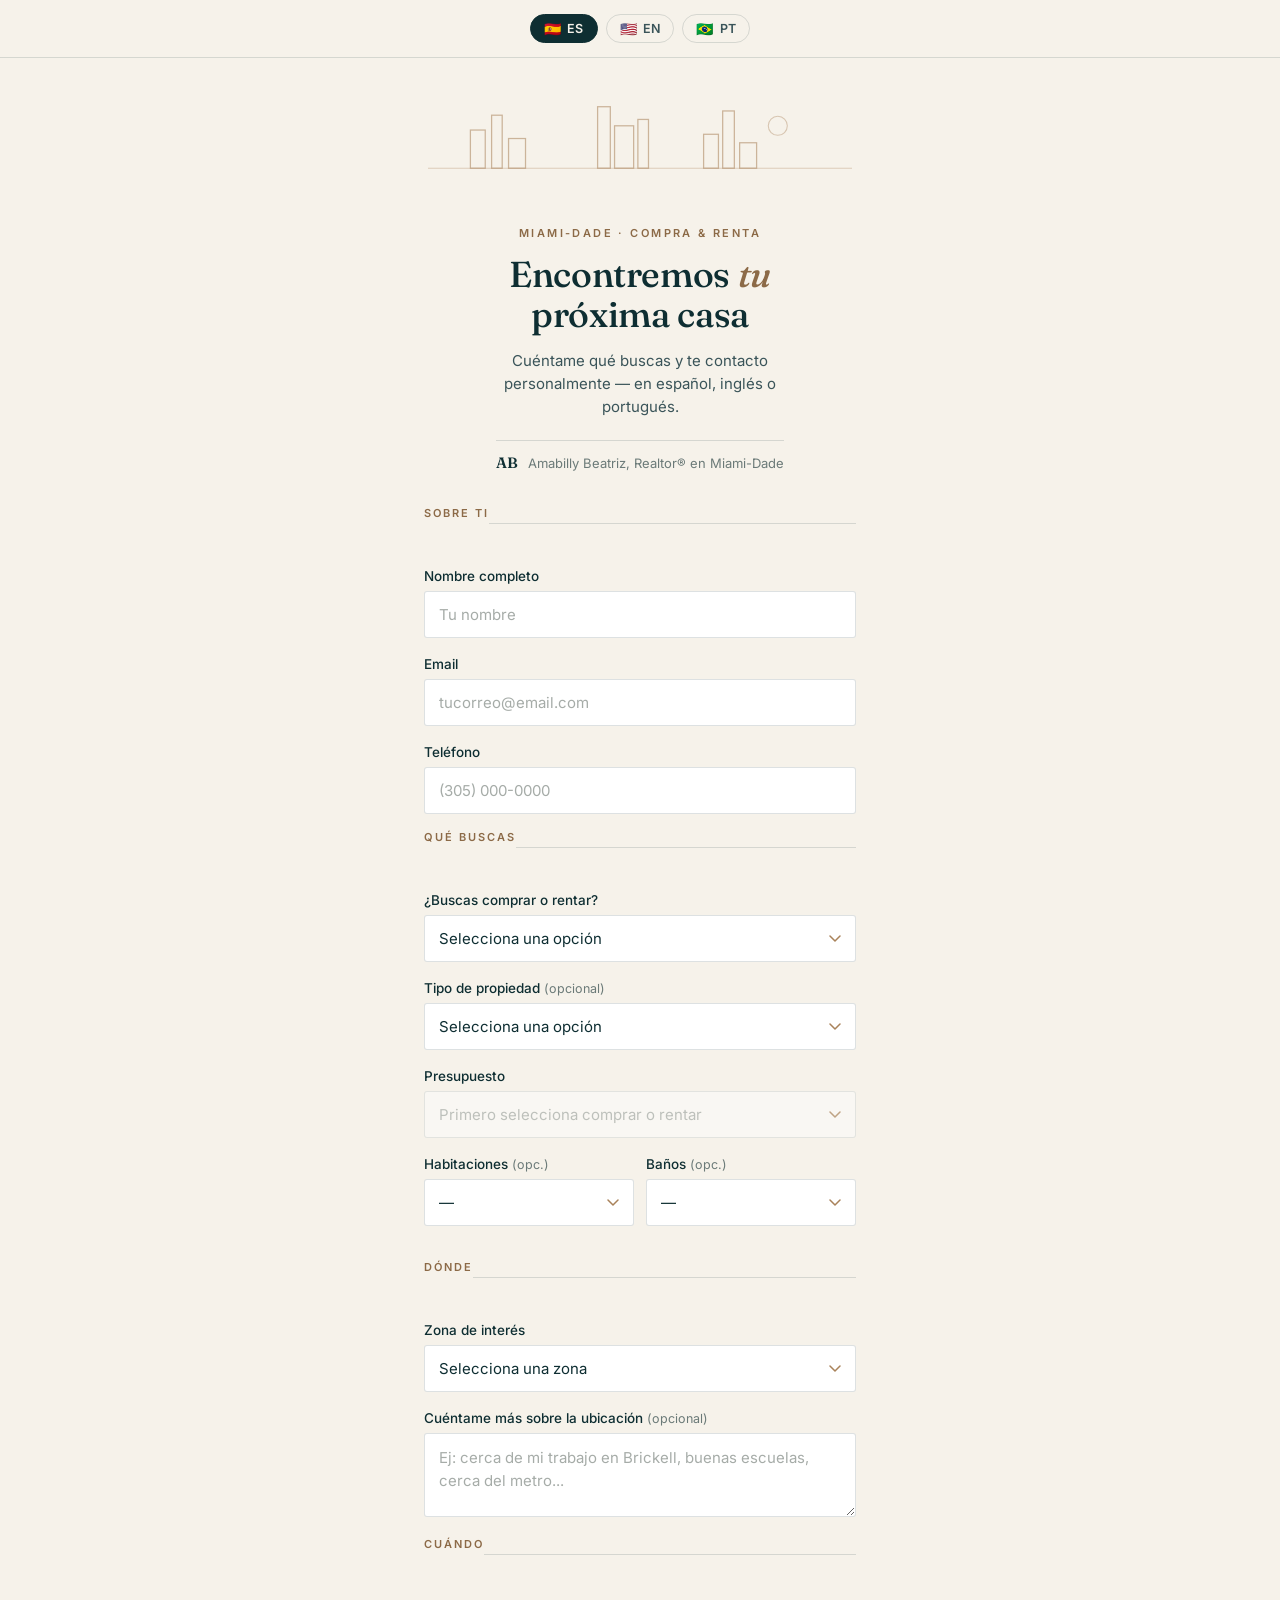
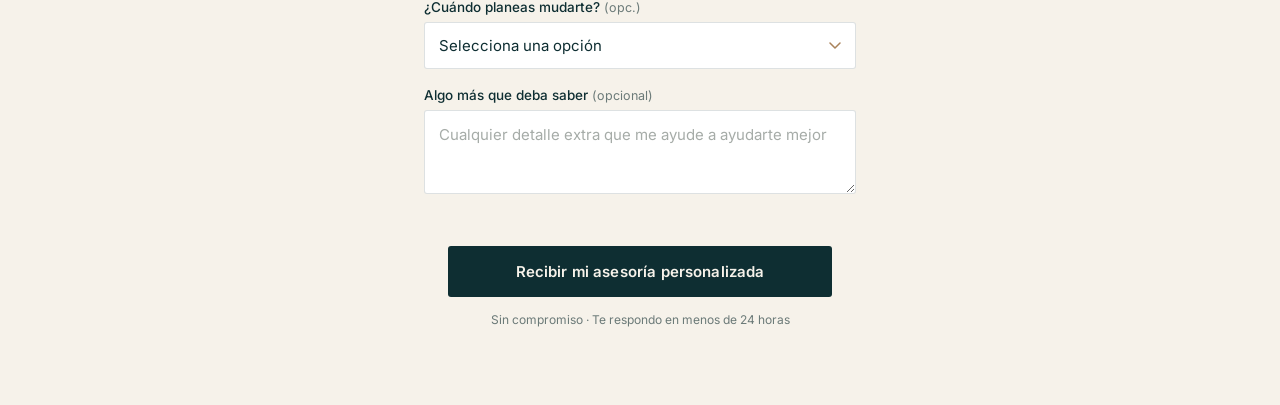
==== index.html @ 500cc130 "Add files via upload" ====
<!DOCTYPE html>
<html lang="es">
<head>
<meta charset="UTF-8">
<meta name="viewport" content="width=device-width, initial-scale=1.0">
<title>Encontremos tu próxima casa — Amabilly Beatriz</title>
<link rel="preconnect" href="https://fonts.googleapis.com">
<link rel="preconnect" href="https://fonts.gstatic.com" crossorigin>
<link href="https://fonts.googleapis.com/css2?family=Fraunces:ital,opsz,wght@0,9..144,300;0,9..144,500;0,9..144,600;1,9..144,500&family=Inter:wght@400;500;600&display=swap" rel="stylesheet">
<style>
  :root{
    --ink: #0E2E32;
    --ink-soft: #3A5459;
    --paper: #F6F2EA;
    --paper-raised: #FFFFFF;
    --brass: #A9825A;
    --brass-deep: #8C6A47;
    --sage: #7C8A73;
    --line: rgba(14,46,50,0.14);
    --text-muted: #6B7A78;
    --radius: 3px;
  }

  *{ box-sizing: border-box; }

  html,body{
    margin:0;
    padding:0;
    background: var(--paper);
    color: var(--ink);
    font-family: 'Inter', -apple-system, sans-serif;
    -webkit-font-smoothing: antialiased;
  }

  @media (prefers-reduced-motion: no-preference){
    .reveal{ animation: rise 0.7s ease-out both; }
    @keyframes rise{
      from{ opacity:0; transform: translateY(10px); }
      to{ opacity:1; transform: translateY(0); }
    }
  }

  .page{ max-width: 480px; margin: 0 auto; padding: 0 0 64px; }

  /* ---------- language switcher ---------- */
  .langbar{
    position: sticky;
    top: 0;
    z-index: 10;
    display: flex;
    justify-content: center;
    gap: 8px;
    padding: 14px 16px;
    background: rgba(246,242,234,0.92);
    backdrop-filter: blur(6px);
    border-bottom: 1px solid var(--line);
  }

  .lang-btn{
    display: inline-flex;
    align-items: center;
    gap: 6px;
    background: transparent;
    border: 1px solid var(--line);
    border-radius: 20px;
    padding: 6px 13px;
    font-family: 'Inter', sans-serif;
    font-size: 12.5px;
    font-weight: 600;
    letter-spacing: 0.02em;
    color: var(--ink-soft);
    cursor: pointer;
    transition: background 0.15s ease, color 0.15s ease, border-color 0.15s ease;
  }

  .lang-btn .flag{ font-size: 14px; line-height: 1; }

  .lang-btn:hover{ border-color: var(--brass); color: var(--ink); }

  .lang-btn.active{
    background: var(--ink);
    color: var(--paper);
    border-color: var(--ink);
  }

  /* ---------- header / skyline ---------- */
  .hero{ padding: 36px 28px 28px; text-align: center; }

  .skyline{ width: 100%; height: auto; margin-bottom: 22px; }

  .eyebrow{
    font-family: 'Inter', sans-serif;
    font-size: 11px;
    font-weight: 600;
    letter-spacing: 0.22em;
    text-transform: uppercase;
    color: var(--brass-deep);
    margin: 0 0 14px;
  }

  h1{
    font-family: 'Fraunces', serif;
    font-weight: 500;
    font-size: clamp(28px, 7vw, 36px);
    line-height: 1.12;
    letter-spacing: -0.01em;
    margin: 0 0 14px;
    color: var(--ink);
  }

  h1 em{ font-style: italic; font-weight: 500; color: var(--brass-deep); }

  .sub{
    font-size: 15px;
    line-height: 1.55;
    color: var(--ink-soft);
    max-width: 340px;
    margin: 0 auto 18px;
  }

  .signature{
    display: inline-flex;
    align-items: center;
    gap: 10px;
    font-size: 13px;
    color: var(--text-muted);
    padding-top: 12px;
    border-top: 1px solid var(--line);
    margin-top: 4px;
  }

  .signature .mark{
    font-family: 'Fraunces', serif;
    font-weight: 600;
    font-size: 15px;
    color: var(--ink);
    letter-spacing: 0.02em;
  }

  /* ---------- form ---------- */
  form{ padding: 6px 24px 0; }

  fieldset{
    border: none;
    margin: 0 0 8px;
    padding: 28px 0 8px;
    border-top: 1px solid var(--line);
  }

  legend{
    font-family: 'Inter', sans-serif;
    font-size: 11px;
    font-weight: 600;
    letter-spacing: 0.18em;
    text-transform: uppercase;
    color: var(--brass-deep);
    padding: 0 0 20px;
  }

  .field{ margin-bottom: 18px; }
  .field:last-child{ margin-bottom: 0; }

  label{
    display: block;
    font-size: 13.5px;
    font-weight: 500;
    color: var(--ink);
    margin-bottom: 7px;
  }

  label .opt{ font-weight: 400; color: var(--text-muted); font-size: 12.5px; }

  input[type="text"], input[type="email"], input[type="tel"], select, textarea{
    width: 100%;
    background: var(--paper-raised);
    border: 1px solid var(--line);
    border-radius: var(--radius);
    padding: 13px 14px;
    font-family: 'Inter', sans-serif;
    font-size: 15px;
    color: var(--ink);
    appearance: none;
    -webkit-appearance: none;
    transition: border-color 0.15s ease;
  }

  input::placeholder, textarea::placeholder{ color: #A6ACA8; }

  input:focus, select:focus, textarea:focus{
    outline: none;
    border-color: var(--brass);
    box-shadow: 0 0 0 3px rgba(169,130,90,0.15);
  }

  select{
    background-image: url("data:image/svg+xml;utf8,<svg xmlns='http://www.w3.org/2000/svg' width='12' height='8' viewBox='0 0 12 8'><path d='M1 1L6 6L11 1' stroke='%23A9825A' stroke-width='1.5' fill='none' stroke-linecap='round' stroke-linejoin='round'/></svg>");
    background-repeat: no-repeat;
    background-position: right 14px center;
    padding-right: 36px;
  }

  select:disabled{ color: #A6ACA8; background-color: #FBFAF7; }
  select option{ color: var(--ink); }

  textarea{ resize: vertical; min-height: 84px; line-height: 1.5; }

  .row2{ display: grid; grid-template-columns: 1fr 1fr; gap: 12px; }

  /* ---------- submit ---------- */
  .submit-wrap{ padding: 32px 24px 0; }

  button[type="submit"]{
    width: 100%;
    background: var(--ink);
    color: var(--paper);
    border: none;
    border-radius: var(--radius);
    padding: 16px 20px;
    font-family: 'Inter', sans-serif;
    font-size: 15px;
    font-weight: 600;
    letter-spacing: 0.01em;
    cursor: pointer;
    transition: background 0.15s ease;
  }

  button[type="submit"]:hover{ background: var(--brass-deep); }
  button[type="submit"]:active{ background: var(--brass); }

  .fineprint{
    text-align: center;
    font-size: 12px;
    color: var(--text-muted);
    margin-top: 14px;
    line-height: 1.5;
  }

  .error-msg{
    display: none;
    text-align: center;
    font-size: 13px;
    color: #B3543B;
    margin-top: 12px;
  }

  .error-msg.active{ display: block; }

  button[type="submit"]:disabled{
    opacity: 0.6;
    cursor: default;
  }

  /* ---------- confirmation ---------- */
  .confirm{ display: none; padding: 64px 32px 40px; text-align: center; }
  .confirm.active{ display: block; }
  .page.submitted form, .page.submitted .hero{ display: none; }

  .check{
    width: 46px;
    height: 46px;
    margin: 0 auto 22px;
    border-radius: 50%;
    border: 1.5px solid var(--sage);
    display: flex;
    align-items: center;
    justify-content: center;
  }

  .confirm h2{
    font-family: 'Fraunces', serif;
    font-weight: 500;
    font-size: 26px;
    margin: 0 0 12px;
  }

  .confirm p{
    font-size: 15px;
    color: var(--ink-soft);
    line-height: 1.6;
    max-width: 320px;
    margin: 0 auto;
  }

  .confirm .who{ color: var(--brass-deep); font-weight: 600; }
</style>
</head>
<body>

<div class="langbar">
  <button type="button" class="lang-btn active" data-lang="es" onclick="setLanguage('es')"><span class="flag">🇪🇸</span><span>ES</span></button>
  <button type="button" class="lang-btn" data-lang="en" onclick="setLanguage('en')"><span class="flag">🇺🇸</span><span>EN</span></button>
  <button type="button" class="lang-btn" data-lang="pt" onclick="setLanguage('pt')"><span class="flag">🇧🇷</span><span>PT</span></button>
</div>

<div class="page" id="page">

  <div class="hero reveal">
    <svg class="skyline" viewBox="0 0 400 100" fill="none" xmlns="http://www.w3.org/2000/svg" aria-hidden="true">
      <line x1="0" y1="70" x2="400" y2="70" stroke="#A9825A" stroke-width="1" opacity="0.35"/>
      <g stroke="#A9825A" stroke-width="1.2" opacity="0.55" fill="none">
        <rect x="40" y="34" width="14" height="36"/>
        <rect x="60" y="20" width="10" height="50"/>
        <rect x="76" y="42" width="16" height="28"/>
        <rect x="160" y="12" width="12" height="58"/>
        <rect x="176" y="30" width="18" height="40"/>
        <rect x="198" y="24" width="10" height="46"/>
        <rect x="260" y="38" width="14" height="32"/>
        <rect x="278" y="16" width="11" height="54"/>
        <rect x="294" y="46" width="16" height="24"/>
      </g>
      <circle cx="330" cy="30" r="9" stroke="#A9825A" stroke-width="1" opacity="0.4" fill="none"/>
    </svg>

    <p class="eyebrow" data-i18n="eyebrow">Miami-Dade · Compra & Renta</p>
    <h1><span data-i18n="h1_1">Encontremos</span> <em data-i18n="h1_em">tu</em><br><span data-i18n="h1_2">próxima casa</span></h1>
    <p class="sub" data-i18n="sub">Cuéntame qué buscas y te contacto personalmente — en español, inglés o portugués.</p>

    <div class="signature">
      <span class="mark">AB</span>
      <span data-i18n="signature">Amabilly Beatriz, Realtor® en Miami-Dade</span>
    </div>
  </div>

  <form id="leadForm" action="https://formspree.io/f/mlgqzvzd" method="POST">
    <input type="hidden" name="_subject" value="Nuevo lead desde Instagram">

    <fieldset>
      <legend data-i18n="legend_sobre_ti">Sobre ti</legend>
      <div class="field">
        <label for="nombre" data-i18n="label_nombre">Nombre completo</label>
        <input type="text" id="nombre" name="nombre" data-i18n-placeholder="ph_nombre" placeholder="Tu nombre" required>
      </div>
      <div class="field">
        <label for="email" data-i18n="label_email">Email</label>
        <input type="email" id="email" name="email" data-i18n-placeholder="ph_email" placeholder="tucorreo@email.com" required>
      </div>
      <div class="field">
        <label for="telefono" data-i18n="label_telefono">Teléfono</label>
        <input type="tel" id="telefono" name="telefono" placeholder="(305) 000-0000" required>
      </div>
    </fieldset>

    <fieldset>
      <legend data-i18n="legend_que_buscas">Qué buscas</legend>

      <div class="field">
        <label for="operacion" data-i18n="label_operacion">¿Buscas comprar o rentar?</label>
        <select id="operacion" name="operacion" required>
          <option value="" disabled selected data-i18n="select_option_placeholder">Selecciona una opción</option>
          <option value="comprar" data-i18n="op_comprar">Comprar</option>
          <option value="rentar" data-i18n="op_rentar">Rentar</option>
          <option value="explorando" data-i18n="op_explorando">Todavía explorando opciones</option>
        </select>
      </div>

      <div class="field">
        <label for="tipoPropiedad"><span data-i18n="label_tipoPropiedad">Tipo de propiedad</span> <span class="opt" data-i18n="opt_full">(opcional)</span></label>
        <select id="tipoPropiedad" name="tipoPropiedad">
          <option value="" disabled selected data-i18n="select_option_placeholder">Selecciona una opción</option>
          <option value="casa" data-i18n="tp_casa">Casa unifamiliar</option>
          <option value="condo" data-i18n="tp_condo">Condo o apartamento</option>
          <option value="townhouse" data-i18n="tp_townhouse">Townhouse</option>
          <option value="no-seguro" data-i18n="tp_no_seguro">No estoy seguro todavía</option>
        </select>
      </div>

      <div class="field">
        <label for="presupuesto" data-i18n="label_presupuesto">Presupuesto</label>
        <select id="presupuesto" name="presupuesto" required disabled>
          <option value="" selected data-i18n="presupuesto_locked">Primero selecciona comprar o rentar</option>
        </select>
      </div>

      <div class="row2">
        <div class="field">
          <label for="habitaciones"><span data-i18n="label_habitaciones">Habitaciones</span> <span class="opt" data-i18n="opt_short">(opc.)</span></label>
          <select id="habitaciones" name="habitaciones">
            <option value="" disabled selected>—</option>
            <option value="estudio" data-i18n="hab_estudio">Estudio</option>
            <option value="1">1</option>
            <option value="2">2</option>
            <option value="3">3</option>
            <option value="4">4</option>
            <option value="5+">5+</option>
          </select>
        </div>
        <div class="field">
          <label for="banos"><span data-i18n="label_banos">Baños</span> <span class="opt" data-i18n="opt_short">(opc.)</span></label>
          <select id="banos" name="banos">
            <option value="" disabled selected>—</option>
            <option value="1">1</option>
            <option value="1.5">1.5</option>
            <option value="2">2</option>
            <option value="2.5">2.5</option>
            <option value="3+">3+</option>
          </select>
        </div>
      </div>
    </fieldset>

    <fieldset>
      <legend data-i18n="legend_donde">Dónde</legend>

      <div class="field">
        <label for="zona" data-i18n="label_zona">Zona de interés</label>
        <select id="zona" name="zona" required>
          <option value="" disabled selected data-i18n="zona_placeholder">Selecciona una zona</option>
          <option value="brickell">Brickell</option>
          <option value="downtown">Downtown Miami</option>
          <option value="wynwood-edgewater">Wynwood / Edgewater</option>
          <option value="coral-gables">Coral Gables</option>
          <option value="coconut-grove">Coconut Grove</option>
          <option value="doral">Doral</option>
          <option value="kendall">Kendall</option>
          <option value="miami-beach">Miami Beach</option>
          <option value="aventura">Aventura</option>
          <option value="hialeah">Hialeah</option>
          <option value="homestead">Homestead</option>
          <option value="cutler-bay">Cutler Bay</option>
          <option value="otra" data-i18n="zona_otra">Otra zona</option>
        </select>
      </div>

      <div class="field">
        <label for="detalleZona"><span data-i18n="label_detalleZona">Cuéntame más sobre la ubicación</span> <span class="opt" data-i18n="opt_full">(opcional)</span></label>
        <textarea id="detalleZona" name="detalleZona" data-i18n-placeholder="ph_detalleZona" placeholder="Ej: cerca de mi trabajo en Brickell, buenas escuelas, cerca del metro..."></textarea>
      </div>
    </fieldset>

    <fieldset>
      <legend data-i18n="legend_cuando">Cuándo</legend>
      <div class="field">
        <label for="timeline"><span data-i18n="label_timeline">¿Cuándo planeas mudarte?</span> <span class="opt" data-i18n="opt_short">(opc.)</span></label>
        <select id="timeline" name="timeline">
          <option value="" disabled selected data-i18n="select_option_placeholder">Selecciona una opción</option>
          <option value="asap" data-i18n="tl_asap">Lo antes posible</option>
          <option value="1-3" data-i18n="tl_1_3">En 1 a 3 meses</option>
          <option value="3-6" data-i18n="tl_3_6">En 3 a 6 meses</option>
          <option value="explorando" data-i18n="tl_explorando">Solo estoy explorando</option>
        </select>
      </div>
      <div class="field">
        <label for="comentario"><span data-i18n="label_comentario">Algo más que deba saber</span> <span class="opt" data-i18n="opt_full">(opcional)</span></label>
        <textarea id="comentario" name="comentario" data-i18n-placeholder="ph_comentario" placeholder="Cualquier detalle extra que me ayude a ayudarte mejor"></textarea>
      </div>
    </fieldset>

    <div class="submit-wrap">
      <button type="submit" data-i18n="submit_btn">Recibir mi asesoría personalizada</button>
      <p class="fineprint" data-i18n="fineprint">Sin compromiso · Te respondo en menos de 24 horas</p>
      <p class="error-msg" id="errorMsg" data-i18n="error_msg">Hubo un problema al enviar. Intenta de nuevo.</p>
    </div>

  </form>

  <div class="confirm" id="confirm">
    <div class="check">
      <svg width="18" height="14" viewBox="0 0 18 14" fill="none">
        <path d="M1 7L6.5 12.5L17 1" stroke="#7C8A73" stroke-width="2" stroke-linecap="round" stroke-linejoin="round"/>
      </svg>
    </div>
    <h2><span class="who" id="confirmName">gracias</span></h2>
    <p id="confirmText">Recibí tu información. Te voy a escribir muy pronto.</p>
  </div>

</div>

<script>
  var currentLang = 'es';
  var currentOperacion = '';

  var dict = {
    es: {
      eyebrow: "Miami-Dade · Compra & Renta",
      h1_1: "Encontremos", h1_em: "tu", h1_2: "próxima casa",
      sub: "Cuéntame qué buscas y te contacto personalmente — en español, inglés o portugués.",
      signature: "Amabilly Beatriz, Realtor® en Miami-Dade",
      legend_sobre_ti: "Sobre ti", legend_que_buscas: "Qué buscas", legend_donde: "Dónde", legend_cuando: "Cuándo",
      label_nombre: "Nombre completo", label_email: "Email", label_telefono: "Teléfono",
      label_operacion: "¿Buscas comprar o rentar?", label_tipoPropiedad: "Tipo de propiedad",
      label_presupuesto: "Presupuesto", label_habitaciones: "Habitaciones", label_banos: "Baños",
      label_zona: "Zona de interés", label_detalleZona: "Cuéntame más sobre la ubicación",
      label_timeline: "¿Cuándo planeas mudarte?", label_comentario: "Algo más que deba saber",
      opt_full: "(opcional)", opt_short: "(opc.)",
      ph_nombre: "Tu nombre", ph_email: "tucorreo@email.com",
      ph_detalleZona: "Ej: cerca de mi trabajo en Brickell, buenas escuelas, cerca del metro...",
      ph_comentario: "Cualquier detalle extra que me ayude a ayudarte mejor",
      select_option_placeholder: "Selecciona una opción",
      op_comprar: "Comprar", op_rentar: "Rentar", op_explorando: "Todavía explorando opciones",
      tp_casa: "Casa unifamiliar", tp_condo: "Condo o apartamento", tp_townhouse: "Townhouse", tp_no_seguro: "No estoy seguro todavía",
      presupuesto_locked: "Primero selecciona comprar o rentar", presupuesto_placeholder: "Selecciona un rango",
      hab_estudio: "Estudio",
      zona_placeholder: "Selecciona una zona", zona_otra: "Otra zona",
      tl_asap: "Lo antes posible", tl_1_3: "En 1 a 3 meses", tl_3_6: "En 3 a 6 meses", tl_explorando: "Solo estoy explorando",
      submit_btn: "Recibir mi asesoría personalizada",
      fineprint: "Sin compromiso · Te respondo en menos de 24 horas",
      error_msg: "Hubo un problema al enviar. Intenta de nuevo."
    },
    en: {
      eyebrow: "Miami-Dade · Buy & Rent",
      h1_1: "Let's find", h1_em: "your", h1_2: "next home",
      sub: "Tell me what you're looking for and I'll reach out personally — in English, Spanish, or Portuguese.",
      signature: "Amabilly Beatriz, Realtor® in Miami-Dade",
      legend_sobre_ti: "About you", legend_que_buscas: "What you're looking for", legend_donde: "Where", legend_cuando: "When",
      label_nombre: "Full name", label_email: "Email", label_telefono: "Phone",
      label_operacion: "Are you buying or renting?", label_tipoPropiedad: "Property type",
      label_presupuesto: "Budget", label_habitaciones: "Bedrooms", label_banos: "Bathrooms",
      label_zona: "Area of interest", label_detalleZona: "Tell me more about the location",
      label_timeline: "When are you planning to move?", label_comentario: "Anything else I should know",
      opt_full: "(optional)", opt_short: "(opt.)",
      ph_nombre: "Your name", ph_email: "youremail@email.com",
      ph_detalleZona: "E.g. close to my job in Brickell, good schools, near the metro...",
      ph_comentario: "Any extra detail that helps me help you better",
      select_option_placeholder: "Select an option",
      op_comprar: "Buy", op_rentar: "Rent", op_explorando: "Still exploring options",
      tp_casa: "Single-family house", tp_condo: "Condo or apartment", tp_townhouse: "Townhouse", tp_no_seguro: "Not sure yet",
      presupuesto_locked: "First select buy or rent", presupuesto_placeholder: "Select a range",
      hab_estudio: "Studio",
      zona_placeholder: "Select an area", zona_otra: "Other area",
      tl_asap: "As soon as possible", tl_1_3: "In 1 to 3 months", tl_3_6: "In 3 to 6 months", tl_explorando: "Just exploring",
      submit_btn: "Get my personalized consultation",
      fineprint: "No obligation · I'll reply within 24 hours",
      error_msg: "There was a problem sending. Please try again."
    },
    pt: {
      eyebrow: "Miami-Dade · Compra & Aluguel",
      h1_1: "Vamos encontrar", h1_em: "sua", h1_2: "próxima casa",
      sub: "Me conte o que você procura e entro em contato pessoalmente — em português, espanhol ou inglês.",
      signature: "Amabilly Beatriz, Realtor® em Miami-Dade",
      legend_sobre_ti: "Sobre você", legend_que_buscas: "O que você procura", legend_donde: "Onde", legend_cuando: "Quando",
      label_nombre: "Nome completo", label_email: "Email", label_telefono: "Telefone",
      label_operacion: "Você quer comprar ou alugar?", label_tipoPropiedad: "Tipo de imóvel",
      label_presupuesto: "Orçamento", label_habitaciones: "Quartos", label_banos: "Banheiros",
      label_zona: "Área de interesse", label_detalleZona: "Conte-me mais sobre a localização",
      label_timeline: "Quando você planeja se mudar?", label_comentario: "Algo mais que eu deva saber",
      opt_full: "(opcional)", opt_short: "(opc.)",
      ph_nombre: "Seu nome", ph_email: "seuemail@email.com",
      ph_detalleZona: "Ex: perto do meu trabalho em Brickell, boas escolas, perto do metrô...",
      ph_comentario: "Qualquer detalhe extra que me ajude a te ajudar melhor",
      select_option_placeholder: "Selecione uma opção",
      op_comprar: "Comprar", op_rentar: "Alugar", op_explorando: "Ainda explorando opções",
      tp_casa: "Casa unifamiliar", tp_condo: "Condomínio ou apartamento", tp_townhouse: "Townhouse", tp_no_seguro: "Ainda não sei",
      presupuesto_locked: "Primeiro selecione comprar ou alugar", presupuesto_placeholder: "Selecione uma faixa",
      hab_estudio: "Studio",
      zona_placeholder: "Selecione uma área", zona_otra: "Outra área",
      tl_asap: "O quanto antes", tl_1_3: "Em 1 a 3 meses", tl_3_6: "Em 3 a 6 meses", tl_explorando: "Só estou explorando",
      submit_btn: "Receber minha consultoria personalizada",
      fineprint: "Sem compromisso · Respondo em até 24 horas",
      error_msg: "Houve um problema ao enviar. Tente novamente."
    }
  };

  var rangos = {
    es: {
      renta: [
        {value:'menos-1500', label:'Menos de $1,500 / mes'},
        {value:'1500-2000', label:'$1,500 – $2,000 / mes'},
        {value:'2000-2500', label:'$2,000 – $2,500 / mes'},
        {value:'2500-3500', label:'$2,500 – $3,500 / mes'},
        {value:'mas-3500', label:'Más de $3,500 / mes'}
      ],
      compra: [
        {value:'menos-300k', label:'Menos de $300,000'},
        {value:'300-450k', label:'$300,000 – $450,000'},
        {value:'450-600k', label:'$450,000 – $600,000'},
        {value:'600-800k', label:'$600,000 – $800,000'},
        {value:'mas-800k', label:'Más de $800,000'}
      ]
    },
    en: {
      renta: [
        {value:'menos-1500', label:'Under $1,500 / month'},
        {value:'1500-2000', label:'$1,500 – $2,000 / month'},
        {value:'2000-2500', label:'$2,000 – $2,500 / month'},
        {value:'2500-3500', label:'$2,500 – $3,500 / month'},
        {value:'mas-3500', label:'Over $3,500 / month'}
      ],
      compra: [
        {value:'menos-300k', label:'Under $300,000'},
        {value:'300-450k', label:'$300,000 – $450,000'},
        {value:'450-600k', label:'$450,000 – $600,000'},
        {value:'600-800k', label:'$600,000 – $800,000'},
        {value:'mas-800k', label:'Over $800,000'}
      ]
    },
    pt: {
      renta: [
        {value:'menos-1500', label:'Menos de $1.500 / mês'},
        {value:'1500-2000', label:'$1.500 – $2.000 / mês'},
        {value:'2000-2500', label:'$2.000 – $2.500 / mês'},
        {value:'2500-3500', label:'$2.500 – $3.500 / mês'},
        {value:'mas-3500', label:'Mais de $3.500 / mês'}
      ],
      compra: [
        {value:'menos-300k', label:'Menos de $300.000'},
        {value:'300-450k', label:'$300.000 – $450.000'},
        {value:'450-600k', label:'$450.000 – $600.000'},
        {value:'600-800k', label:'$600.000 – $800.000'},
        {value:'mas-800k', label:'Mais de $800.000'}
      ]
    }
  };

  var confirmT = {
    es: { heading: function(n){ return "¡Listo, " + n + "!"; },
          body: function(z){ return "Recibí tu información y te voy a escribir en menos de 24 horas para empezar tu búsqueda" + (z ? " en " + z : "") + "."; } },
    en: { heading: function(n){ return "All set, " + n + "!"; },
          body: function(z){ return "I received your information and I'll reach out within 24 hours to start your search" + (z ? " in " + z : "") + "."; } },
    pt: { heading: function(n){ return "Pronto, " + n + "!"; },
          body: function(z){ return "Recebi suas informações e vou te escrever em até 24 horas para começar sua busca" + (z ? " em " + z : "") + "."; } }
  };

  function applyStaticTranslations(){
    document.querySelectorAll('[data-i18n]').forEach(function(el){
      var key = el.getAttribute('data-i18n');
      if (dict[currentLang][key] !== undefined) el.textContent = dict[currentLang][key];
    });
    document.querySelectorAll('[data-i18n-placeholder]').forEach(function(el){
      var key = el.getAttribute('data-i18n-placeholder');
      if (dict[currentLang][key] !== undefined) el.setAttribute('placeholder', dict[currentLang][key]);
    });
  }

  function renderPresupuesto(){
    var select = document.getElementById('presupuesto');
    var prevValue = select.value;
    if (!currentOperacion){
      select.disabled = true;
      select.innerHTML = '<option value="" selected>' + dict[currentLang].presupuesto_locked + '</option>';
      return;
    }
    select.disabled = false;
    var key = currentOperacion === 'rentar' ? 'renta' : 'compra';
    var opciones = rangos[currentLang][key];
    var html = '<option value="" disabled ' + (!prevValue ? 'selected' : '') + '>' + dict[currentLang].presupuesto_placeholder + '</option>';
    opciones.forEach(function(o){
      html += '<option value="' + o.value + '" ' + (o.value === prevValue ? 'selected' : '') + '>' + o.label + '</option>';
    });
    select.innerHTML = html;
  }

  function setLanguage(lang){
    currentLang = lang;
    document.documentElement.lang = lang;
    document.querySelectorAll('.lang-btn').forEach(function(b){
      b.classList.toggle('active', b.getAttribute('data-lang') === lang);
    });
    applyStaticTranslations();
    renderPresupuesto();
  }

  document.getElementById('operacion').addEventListener('change', function(){
    currentOperacion = this.value;
    renderPresupuesto();
  });

  var form = document.getElementById('leadForm');
  var page = document.getElementById('page');
  var confirmBox = document.getElementById('confirm');
  var confirmName = document.getElementById('confirmName');
  var confirmText = document.getElementById('confirmText');
  var errorMsg = document.getElementById('errorMsg');
  var submitBtn = form.querySelector('button[type="submit"]');

  form.addEventListener('submit', function(e){
    e.preventDefault();
    errorMsg.classList.remove('active');
    submitBtn.disabled = true;

    var nombre = document.getElementById('nombre').value.trim().split(' ')[0] || '';
    var zonaSel = document.getElementById('zona');
    var zonaTexto = zonaSel.selectedOptions[0] && zonaSel.value ? zonaSel.selectedOptions[0].text : '';
    var data = new FormData(form);

    fetch(form.action, {
      method: 'POST',
      body: data,
      headers: { 'Accept': 'application/json' }
    }).then(function(response){
      if (response.ok) {
        confirmName.textContent = confirmT[currentLang].heading(nombre);
        confirmText.textContent = confirmT[currentLang].body(zonaTexto);
        page.classList.add('submitted');
        confirmBox.classList.add('active');
        window.scrollTo({ top: 0, behavior: 'smooth' });
      } else {
        throw new Error('Formspree error');
      }
    }).catch(function(){
      submitBtn.disabled = false;
      errorMsg.classList.add('active');
    });
  });

  setLanguage('es');
</script>

</body>
</html>
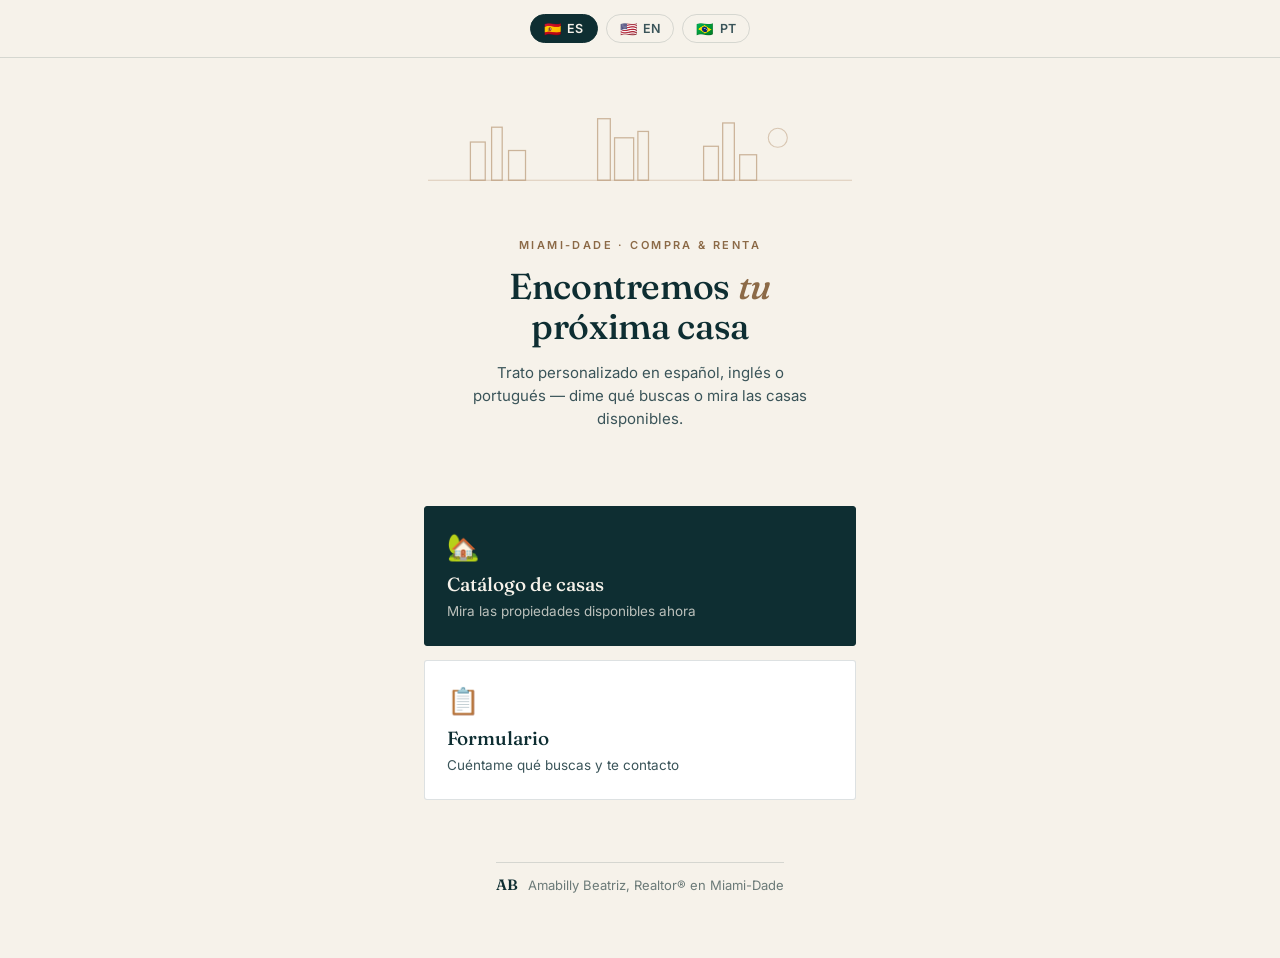
==== commit a795f475: "Restructure site: entrada con 2 botones, catalogo de casas y formulario en /formulario Anade catalog" ====
--- a/index.html
+++ b/index.html
@@ -3,7 +3,7 @@
 <head>
 <meta charset="UTF-8">
 <meta name="viewport" content="width=device-width, initial-scale=1.0">
-<title>Encontremos tu próxima casa — Amabilly Beatriz</title>
+<title>Amabilly Beatriz, Realtor® — Miami-Dade</title>
 <link rel="preconnect" href="https://fonts.googleapis.com">
 <link rel="preconnect" href="https://fonts.gstatic.com" crossorigin>
 <link href="https://fonts.googleapis.com/css2?family=Fraunces:ital,opsz,wght@0,9..144,300;0,9..144,500;0,9..144,600;1,9..144,500&family=Inter:wght@400;500;600&display=swap" rel="stylesheet">
@@ -40,9 +40,8 @@
     }
   }
 
-  .page{ max-width: 480px; margin: 0 auto; padding: 0 0 64px; }
-
-  /* ---------- language switcher ---------- */
+  .page{ max-width: 480px; margin: 0 auto; padding: 0 0 64px; min-height: 100vh; display: flex; flex-direction: column; }
+
   .langbar{
     position: sticky;
     top: 0;
@@ -74,18 +73,10 @@
   }
 
   .lang-btn .flag{ font-size: 14px; line-height: 1; }
-
   .lang-btn:hover{ border-color: var(--brass); color: var(--ink); }
-
-  .lang-btn.active{
-    background: var(--ink);
-    color: var(--paper);
-    border-color: var(--ink);
-  }
-
-  /* ---------- header / skyline ---------- */
-  .hero{ padding: 36px 28px 28px; text-align: center; }
-
+  .lang-btn.active{ background: var(--ink); color: var(--paper); border-color: var(--ink); }
+
+  .hero{ padding: 48px 28px 8px; text-align: center; }
   .skyline{ width: 100%; height: auto; margin-bottom: 22px; }
 
   .eyebrow{
@@ -137,151 +128,51 @@
     letter-spacing: 0.02em;
   }
 
-  /* ---------- form ---------- */
-  form{ padding: 6px 24px 0; }
-
-  fieldset{
-    border: none;
-    margin: 0 0 8px;
-    padding: 28px 0 8px;
-    border-top: 1px solid var(--line);
-  }
-
-  legend{
-    font-family: 'Inter', sans-serif;
-    font-size: 11px;
-    font-weight: 600;
-    letter-spacing: 0.18em;
-    text-transform: uppercase;
-    color: var(--brass-deep);
-    padding: 0 0 20px;
-  }
-
-  .field{ margin-bottom: 18px; }
-  .field:last-child{ margin-bottom: 0; }
-
-  label{
+  .actions{
+    flex: 1;
+    display: flex;
+    flex-direction: column;
+    gap: 14px;
+    padding: 28px 24px 0;
+    justify-content: center;
+  }
+
+  .action-btn{
     display: block;
-    font-size: 13.5px;
-    font-weight: 500;
-    color: var(--ink);
-    margin-bottom: 7px;
-  }
-
-  label .opt{ font-weight: 400; color: var(--text-muted); font-size: 12.5px; }
-
-  input[type="text"], input[type="email"], input[type="tel"], select, textarea{
-    width: 100%;
     background: var(--paper-raised);
     border: 1px solid var(--line);
     border-radius: var(--radius);
-    padding: 13px 14px;
-    font-family: 'Inter', sans-serif;
-    font-size: 15px;
-    color: var(--ink);
-    appearance: none;
-    -webkit-appearance: none;
-    transition: border-color 0.15s ease;
-  }
-
-  input::placeholder, textarea::placeholder{ color: #A6ACA8; }
-
-  input:focus, select:focus, textarea:focus{
-    outline: none;
-    border-color: var(--brass);
-    box-shadow: 0 0 0 3px rgba(169,130,90,0.15);
-  }
-
-  select{
-    background-image: url("data:image/svg+xml;utf8,<svg xmlns='http://www.w3.org/2000/svg' width='12' height='8' viewBox='0 0 12 8'><path d='M1 1L6 6L11 1' stroke='%23A9825A' stroke-width='1.5' fill='none' stroke-linecap='round' stroke-linejoin='round'/></svg>");
-    background-repeat: no-repeat;
-    background-position: right 14px center;
-    padding-right: 36px;
-  }
-
-  select:disabled{ color: #A6ACA8; background-color: #FBFAF7; }
-  select option{ color: var(--ink); }
-
-  textarea{ resize: vertical; min-height: 84px; line-height: 1.5; }
-
-  .row2{ display: grid; grid-template-columns: 1fr 1fr; gap: 12px; }
-
-  /* ---------- submit ---------- */
-  .submit-wrap{ padding: 32px 24px 0; }
-
-  button[type="submit"]{
-    width: 100%;
-    background: var(--ink);
-    color: var(--paper);
-    border: none;
-    border-radius: var(--radius);
-    padding: 16px 20px;
-    font-family: 'Inter', sans-serif;
-    font-size: 15px;
-    font-weight: 600;
-    letter-spacing: 0.01em;
-    cursor: pointer;
-    transition: background 0.15s ease;
-  }
-
-  button[type="submit"]:hover{ background: var(--brass-deep); }
-  button[type="submit"]:active{ background: var(--brass); }
-
-  .fineprint{
+    padding: 24px 22px;
+    text-decoration: none;
+    color: var(--ink);
+    transition: transform 0.15s ease, box-shadow 0.15s ease, border-color 0.15s ease;
+  }
+
+  .action-btn:hover{ transform: translateY(-2px); box-shadow: 0 8px 24px rgba(14,46,50,0.08); border-color: var(--brass); }
+
+  .action-btn .icon{ font-size: 26px; margin-bottom: 10px; display: block; }
+
+  .action-btn .label{
+    font-family: 'Fraunces', serif;
+    font-weight: 500;
+    font-size: 19px;
+    margin-bottom: 4px;
+    display: block;
+  }
+
+  .action-btn .desc{ font-size: 13.5px; color: var(--ink-soft); line-height: 1.4; }
+
+  .action-btn.primary{ background: var(--ink); border-color: var(--ink); }
+  .action-btn.primary .label{ color: var(--paper); }
+  .action-btn.primary .desc{ color: rgba(246,242,234,0.75); }
+  .action-btn.primary:hover{ background: var(--brass-deep); border-color: var(--brass-deep); }
+
+  .footer-note{
     text-align: center;
     font-size: 12px;
     color: var(--text-muted);
-    margin-top: 14px;
-    line-height: 1.5;
-  }
-
-  .error-msg{
-    display: none;
-    text-align: center;
-    font-size: 13px;
-    color: #B3543B;
-    margin-top: 12px;
-  }
-
-  .error-msg.active{ display: block; }
-
-  button[type="submit"]:disabled{
-    opacity: 0.6;
-    cursor: default;
-  }
-
-  /* ---------- confirmation ---------- */
-  .confirm{ display: none; padding: 64px 32px 40px; text-align: center; }
-  .confirm.active{ display: block; }
-  .page.submitted form, .page.submitted .hero{ display: none; }
-
-  .check{
-    width: 46px;
-    height: 46px;
-    margin: 0 auto 22px;
-    border-radius: 50%;
-    border: 1.5px solid var(--sage);
-    display: flex;
-    align-items: center;
-    justify-content: center;
-  }
-
-  .confirm h2{
-    font-family: 'Fraunces', serif;
-    font-weight: 500;
-    font-size: 26px;
-    margin: 0 0 12px;
-  }
-
-  .confirm p{
-    font-size: 15px;
-    color: var(--ink-soft);
-    line-height: 1.6;
-    max-width: 320px;
-    margin: 0 auto;
-  }
-
-  .confirm .who{ color: var(--brass-deep); font-weight: 600; }
+    padding: 36px 24px 0;
+  }
 </style>
 </head>
 <body>
@@ -313,301 +204,65 @@
 
     <p class="eyebrow" data-i18n="eyebrow">Miami-Dade · Compra & Renta</p>
     <h1><span data-i18n="h1_1">Encontremos</span> <em data-i18n="h1_em">tu</em><br><span data-i18n="h1_2">próxima casa</span></h1>
-    <p class="sub" data-i18n="sub">Cuéntame qué buscas y te contacto personalmente — en español, inglés o portugués.</p>
-
+    <p class="sub" data-i18n="sub">Trato personalizado en español, inglés o portugués — dime qué buscas o mira las casas disponibles.</p>
+  </div>
+
+  <div class="actions">
+    <a class="action-btn primary" href="/catalogo/">
+      <span class="icon">🏡</span>
+      <span class="label" data-i18n="btn_catalogo">Catálogo de casas</span>
+      <span class="desc" data-i18n="btn_catalogo_desc">Mira las propiedades disponibles ahora</span>
+    </a>
+    <a class="action-btn" href="/formulario/">
+      <span class="icon">📋</span>
+      <span class="label" data-i18n="btn_formulario">Formulario</span>
+      <span class="desc" data-i18n="btn_formulario_desc">Cuéntame qué buscas y te contacto</span>
+    </a>
+  </div>
+
+  <div class="footer-note">
     <div class="signature">
       <span class="mark">AB</span>
       <span data-i18n="signature">Amabilly Beatriz, Realtor® en Miami-Dade</span>
     </div>
   </div>
 
-  <form id="leadForm" action="https://formspree.io/f/mlgqzvzd" method="POST">
-    <input type="hidden" name="_subject" value="Nuevo lead desde Instagram">
-
-    <fieldset>
-      <legend data-i18n="legend_sobre_ti">Sobre ti</legend>
-      <div class="field">
-        <label for="nombre" data-i18n="label_nombre">Nombre completo</label>
-        <input type="text" id="nombre" name="nombre" data-i18n-placeholder="ph_nombre" placeholder="Tu nombre" required>
-      </div>
-      <div class="field">
-        <label for="email" data-i18n="label_email">Email</label>
-        <input type="email" id="email" name="email" data-i18n-placeholder="ph_email" placeholder="tucorreo@email.com" required>
-      </div>
-      <div class="field">
-        <label for="telefono" data-i18n="label_telefono">Teléfono</label>
-        <input type="tel" id="telefono" name="telefono" placeholder="(305) 000-0000" required>
-      </div>
-    </fieldset>
-
-    <fieldset>
-      <legend data-i18n="legend_que_buscas">Qué buscas</legend>
-
-      <div class="field">
-        <label for="operacion" data-i18n="label_operacion">¿Buscas comprar o rentar?</label>
-        <select id="operacion" name="operacion" required>
-          <option value="" disabled selected data-i18n="select_option_placeholder">Selecciona una opción</option>
-          <option value="comprar" data-i18n="op_comprar">Comprar</option>
-          <option value="rentar" data-i18n="op_rentar">Rentar</option>
-          <option value="explorando" data-i18n="op_explorando">Todavía explorando opciones</option>
-        </select>
-      </div>
-
-      <div class="field">
-        <label for="tipoPropiedad"><span data-i18n="label_tipoPropiedad">Tipo de propiedad</span> <span class="opt" data-i18n="opt_full">(opcional)</span></label>
-        <select id="tipoPropiedad" name="tipoPropiedad">
-          <option value="" disabled selected data-i18n="select_option_placeholder">Selecciona una opción</option>
-          <option value="casa" data-i18n="tp_casa">Casa unifamiliar</option>
-          <option value="condo" data-i18n="tp_condo">Condo o apartamento</option>
-          <option value="townhouse" data-i18n="tp_townhouse">Townhouse</option>
-          <option value="no-seguro" data-i18n="tp_no_seguro">No estoy seguro todavía</option>
-        </select>
-      </div>
-
-      <div class="field">
-        <label for="presupuesto" data-i18n="label_presupuesto">Presupuesto</label>
-        <select id="presupuesto" name="presupuesto" required disabled>
-          <option value="" selected data-i18n="presupuesto_locked">Primero selecciona comprar o rentar</option>
-        </select>
-      </div>
-
-      <div class="row2">
-        <div class="field">
-          <label for="habitaciones"><span data-i18n="label_habitaciones">Habitaciones</span> <span class="opt" data-i18n="opt_short">(opc.)</span></label>
-          <select id="habitaciones" name="habitaciones">
-            <option value="" disabled selected>—</option>
-            <option value="estudio" data-i18n="hab_estudio">Estudio</option>
-            <option value="1">1</option>
-            <option value="2">2</option>
-            <option value="3">3</option>
-            <option value="4">4</option>
-            <option value="5+">5+</option>
-          </select>
-        </div>
-        <div class="field">
-          <label for="banos"><span data-i18n="label_banos">Baños</span> <span class="opt" data-i18n="opt_short">(opc.)</span></label>
-          <select id="banos" name="banos">
-            <option value="" disabled selected>—</option>
-            <option value="1">1</option>
-            <option value="1.5">1.5</option>
-            <option value="2">2</option>
-            <option value="2.5">2.5</option>
-            <option value="3+">3+</option>
-          </select>
-        </div>
-      </div>
-    </fieldset>
-
-    <fieldset>
-      <legend data-i18n="legend_donde">Dónde</legend>
-
-      <div class="field">
-        <label for="zona" data-i18n="label_zona">Zona de interés</label>
-        <select id="zona" name="zona" required>
-          <option value="" disabled selected data-i18n="zona_placeholder">Selecciona una zona</option>
-          <option value="brickell">Brickell</option>
-          <option value="downtown">Downtown Miami</option>
-          <option value="wynwood-edgewater">Wynwood / Edgewater</option>
-          <option value="coral-gables">Coral Gables</option>
-          <option value="coconut-grove">Coconut Grove</option>
-          <option value="doral">Doral</option>
-          <option value="kendall">Kendall</option>
-          <option value="miami-beach">Miami Beach</option>
-          <option value="aventura">Aventura</option>
-          <option value="hialeah">Hialeah</option>
-          <option value="homestead">Homestead</option>
-          <option value="cutler-bay">Cutler Bay</option>
-          <option value="otra" data-i18n="zona_otra">Otra zona</option>
-        </select>
-      </div>
-
-      <div class="field">
-        <label for="detalleZona"><span data-i18n="label_detalleZona">Cuéntame más sobre la ubicación</span> <span class="opt" data-i18n="opt_full">(opcional)</span></label>
-        <textarea id="detalleZona" name="detalleZona" data-i18n-placeholder="ph_detalleZona" placeholder="Ej: cerca de mi trabajo en Brickell, buenas escuelas, cerca del metro..."></textarea>
-      </div>
-    </fieldset>
-
-    <fieldset>
-      <legend data-i18n="legend_cuando">Cuándo</legend>
-      <div class="field">
-        <label for="timeline"><span data-i18n="label_timeline">¿Cuándo planeas mudarte?</span> <span class="opt" data-i18n="opt_short">(opc.)</span></label>
-        <select id="timeline" name="timeline">
-          <option value="" disabled selected data-i18n="select_option_placeholder">Selecciona una opción</option>
-          <option value="asap" data-i18n="tl_asap">Lo antes posible</option>
-          <option value="1-3" data-i18n="tl_1_3">En 1 a 3 meses</option>
-          <option value="3-6" data-i18n="tl_3_6">En 3 a 6 meses</option>
-          <option value="explorando" data-i18n="tl_explorando">Solo estoy explorando</option>
-        </select>
-      </div>
-      <div class="field">
-        <label for="comentario"><span data-i18n="label_comentario">Algo más que deba saber</span> <span class="opt" data-i18n="opt_full">(opcional)</span></label>
-        <textarea id="comentario" name="comentario" data-i18n-placeholder="ph_comentario" placeholder="Cualquier detalle extra que me ayude a ayudarte mejor"></textarea>
-      </div>
-    </fieldset>
-
-    <div class="submit-wrap">
-      <button type="submit" data-i18n="submit_btn">Recibir mi asesoría personalizada</button>
-      <p class="fineprint" data-i18n="fineprint">Sin compromiso · Te respondo en menos de 24 horas</p>
-      <p class="error-msg" id="errorMsg" data-i18n="error_msg">Hubo un problema al enviar. Intenta de nuevo.</p>
-    </div>
-
-  </form>
-
-  <div class="confirm" id="confirm">
-    <div class="check">
-      <svg width="18" height="14" viewBox="0 0 18 14" fill="none">
-        <path d="M1 7L6.5 12.5L17 1" stroke="#7C8A73" stroke-width="2" stroke-linecap="round" stroke-linejoin="round"/>
-      </svg>
-    </div>
-    <h2><span class="who" id="confirmName">gracias</span></h2>
-    <p id="confirmText">Recibí tu información. Te voy a escribir muy pronto.</p>
-  </div>
-
 </div>
 
 <script>
   var currentLang = 'es';
-  var currentOperacion = '';
 
   var dict = {
     es: {
       eyebrow: "Miami-Dade · Compra & Renta",
       h1_1: "Encontremos", h1_em: "tu", h1_2: "próxima casa",
-      sub: "Cuéntame qué buscas y te contacto personalmente — en español, inglés o portugués.",
+      sub: "Trato personalizado en español, inglés o portugués — dime qué buscas o mira las casas disponibles.",
       signature: "Amabilly Beatriz, Realtor® en Miami-Dade",
-      legend_sobre_ti: "Sobre ti", legend_que_buscas: "Qué buscas", legend_donde: "Dónde", legend_cuando: "Cuándo",
-      label_nombre: "Nombre completo", label_email: "Email", label_telefono: "Teléfono",
-      label_operacion: "¿Buscas comprar o rentar?", label_tipoPropiedad: "Tipo de propiedad",
-      label_presupuesto: "Presupuesto", label_habitaciones: "Habitaciones", label_banos: "Baños",
-      label_zona: "Zona de interés", label_detalleZona: "Cuéntame más sobre la ubicación",
-      label_timeline: "¿Cuándo planeas mudarte?", label_comentario: "Algo más que deba saber",
-      opt_full: "(opcional)", opt_short: "(opc.)",
-      ph_nombre: "Tu nombre", ph_email: "tucorreo@email.com",
-      ph_detalleZona: "Ej: cerca de mi trabajo en Brickell, buenas escuelas, cerca del metro...",
-      ph_comentario: "Cualquier detalle extra que me ayude a ayudarte mejor",
-      select_option_placeholder: "Selecciona una opción",
-      op_comprar: "Comprar", op_rentar: "Rentar", op_explorando: "Todavía explorando opciones",
-      tp_casa: "Casa unifamiliar", tp_condo: "Condo o apartamento", tp_townhouse: "Townhouse", tp_no_seguro: "No estoy seguro todavía",
-      presupuesto_locked: "Primero selecciona comprar o rentar", presupuesto_placeholder: "Selecciona un rango",
-      hab_estudio: "Estudio",
-      zona_placeholder: "Selecciona una zona", zona_otra: "Otra zona",
-      tl_asap: "Lo antes posible", tl_1_3: "En 1 a 3 meses", tl_3_6: "En 3 a 6 meses", tl_explorando: "Solo estoy explorando",
-      submit_btn: "Recibir mi asesoría personalizada",
-      fineprint: "Sin compromiso · Te respondo en menos de 24 horas",
-      error_msg: "Hubo un problema al enviar. Intenta de nuevo."
+      btn_catalogo: "Catálogo de casas",
+      btn_catalogo_desc: "Mira las propiedades disponibles ahora",
+      btn_formulario: "Formulario",
+      btn_formulario_desc: "Cuéntame qué buscas y te contacto"
     },
     en: {
       eyebrow: "Miami-Dade · Buy & Rent",
       h1_1: "Let's find", h1_em: "your", h1_2: "next home",
-      sub: "Tell me what you're looking for and I'll reach out personally — in English, Spanish, or Portuguese.",
+      sub: "Personalized service in English, Spanish, or Portuguese — tell me what you need or browse available homes.",
       signature: "Amabilly Beatriz, Realtor® in Miami-Dade",
-      legend_sobre_ti: "About you", legend_que_buscas: "What you're looking for", legend_donde: "Where", legend_cuando: "When",
-      label_nombre: "Full name", label_email: "Email", label_telefono: "Phone",
-      label_operacion: "Are you buying or renting?", label_tipoPropiedad: "Property type",
-      label_presupuesto: "Budget", label_habitaciones: "Bedrooms", label_banos: "Bathrooms",
-      label_zona: "Area of interest", label_detalleZona: "Tell me more about the location",
-      label_timeline: "When are you planning to move?", label_comentario: "Anything else I should know",
-      opt_full: "(optional)", opt_short: "(opt.)",
-      ph_nombre: "Your name", ph_email: "youremail@email.com",
-      ph_detalleZona: "E.g. close to my job in Brickell, good schools, near the metro...",
-      ph_comentario: "Any extra detail that helps me help you better",
-      select_option_placeholder: "Select an option",
-      op_comprar: "Buy", op_rentar: "Rent", op_explorando: "Still exploring options",
-      tp_casa: "Single-family house", tp_condo: "Condo or apartment", tp_townhouse: "Townhouse", tp_no_seguro: "Not sure yet",
-      presupuesto_locked: "First select buy or rent", presupuesto_placeholder: "Select a range",
-      hab_estudio: "Studio",
-      zona_placeholder: "Select an area", zona_otra: "Other area",
-      tl_asap: "As soon as possible", tl_1_3: "In 1 to 3 months", tl_3_6: "In 3 to 6 months", tl_explorando: "Just exploring",
-      submit_btn: "Get my personalized consultation",
-      fineprint: "No obligation · I'll reply within 24 hours",
-      error_msg: "There was a problem sending. Please try again."
+      btn_catalogo: "Home catalog",
+      btn_catalogo_desc: "See the properties available now",
+      btn_formulario: "Form",
+      btn_formulario_desc: "Tell me what you're looking for"
     },
     pt: {
       eyebrow: "Miami-Dade · Compra & Aluguel",
       h1_1: "Vamos encontrar", h1_em: "sua", h1_2: "próxima casa",
-      sub: "Me conte o que você procura e entro em contato pessoalmente — em português, espanhol ou inglês.",
+      sub: "Atendimento personalizado em português, espanhol ou inglês — me conte o que procura ou veja as casas disponíveis.",
       signature: "Amabilly Beatriz, Realtor® em Miami-Dade",
-      legend_sobre_ti: "Sobre você", legend_que_buscas: "O que você procura", legend_donde: "Onde", legend_cuando: "Quando",
-      label_nombre: "Nome completo", label_email: "Email", label_telefono: "Telefone",
-      label_operacion: "Você quer comprar ou alugar?", label_tipoPropiedad: "Tipo de imóvel",
-      label_presupuesto: "Orçamento", label_habitaciones: "Quartos", label_banos: "Banheiros",
-      label_zona: "Área de interesse", label_detalleZona: "Conte-me mais sobre a localização",
-      label_timeline: "Quando você planeja se mudar?", label_comentario: "Algo mais que eu deva saber",
-      opt_full: "(opcional)", opt_short: "(opc.)",
-      ph_nombre: "Seu nome", ph_email: "seuemail@email.com",
-      ph_detalleZona: "Ex: perto do meu trabalho em Brickell, boas escolas, perto do metrô...",
-      ph_comentario: "Qualquer detalhe extra que me ajude a te ajudar melhor",
-      select_option_placeholder: "Selecione uma opção",
-      op_comprar: "Comprar", op_rentar: "Alugar", op_explorando: "Ainda explorando opções",
-      tp_casa: "Casa unifamiliar", tp_condo: "Condomínio ou apartamento", tp_townhouse: "Townhouse", tp_no_seguro: "Ainda não sei",
-      presupuesto_locked: "Primeiro selecione comprar ou alugar", presupuesto_placeholder: "Selecione uma faixa",
-      hab_estudio: "Studio",
-      zona_placeholder: "Selecione uma área", zona_otra: "Outra área",
-      tl_asap: "O quanto antes", tl_1_3: "Em 1 a 3 meses", tl_3_6: "Em 3 a 6 meses", tl_explorando: "Só estou explorando",
-      submit_btn: "Receber minha consultoria personalizada",
-      fineprint: "Sem compromisso · Respondo em até 24 horas",
-      error_msg: "Houve um problema ao enviar. Tente novamente."
+      btn_catalogo: "Catálogo de casas",
+      btn_catalogo_desc: "Veja os imóveis disponíveis agora",
+      btn_formulario: "Formulário",
+      btn_formulario_desc: "Me conte o que você procura"
     }
-  };
-
-  var rangos = {
-    es: {
-      renta: [
-        {value:'menos-1500', label:'Menos de $1,500 / mes'},
-        {value:'1500-2000', label:'$1,500 – $2,000 / mes'},
-        {value:'2000-2500', label:'$2,000 – $2,500 / mes'},
-        {value:'2500-3500', label:'$2,500 – $3,500 / mes'},
-        {value:'mas-3500', label:'Más de $3,500 / mes'}
-      ],
-      compra: [
-        {value:'menos-300k', label:'Menos de $300,000'},
-        {value:'300-450k', label:'$300,000 – $450,000'},
-        {value:'450-600k', label:'$450,000 – $600,000'},
-        {value:'600-800k', label:'$600,000 – $800,000'},
-        {value:'mas-800k', label:'Más de $800,000'}
-      ]
-    },
-    en: {
-      renta: [
-        {value:'menos-1500', label:'Under $1,500 / month'},
-        {value:'1500-2000', label:'$1,500 – $2,000 / month'},
-        {value:'2000-2500', label:'$2,000 – $2,500 / month'},
-        {value:'2500-3500', label:'$2,500 – $3,500 / month'},
-        {value:'mas-3500', label:'Over $3,500 / month'}
-      ],
-      compra: [
-        {value:'menos-300k', label:'Under $300,000'},
-        {value:'300-450k', label:'$300,000 – $450,000'},
-        {value:'450-600k', label:'$450,000 – $600,000'},
-        {value:'600-800k', label:'$600,000 – $800,000'},
-        {value:'mas-800k', label:'Over $800,000'}
-      ]
-    },
-    pt: {
-      renta: [
-        {value:'menos-1500', label:'Menos de $1.500 / mês'},
-        {value:'1500-2000', label:'$1.500 – $2.000 / mês'},
-        {value:'2000-2500', label:'$2.000 – $2.500 / mês'},
-        {value:'2500-3500', label:'$2.500 – $3.500 / mês'},
-        {value:'mas-3500', label:'Mais de $3.500 / mês'}
-      ],
-      compra: [
-        {value:'menos-300k', label:'Menos de $300.000'},
-        {value:'300-450k', label:'$300.000 – $450.000'},
-        {value:'450-600k', label:'$450.000 – $600.000'},
-        {value:'600-800k', label:'$600.000 – $800.000'},
-        {value:'mas-800k', label:'Mais de $800.000'}
-      ]
-    }
-  };
-
-  var confirmT = {
-    es: { heading: function(n){ return "¡Listo, " + n + "!"; },
-          body: function(z){ return "Recibí tu información y te voy a escribir en menos de 24 horas para empezar tu búsqueda" + (z ? " en " + z : "") + "."; } },
-    en: { heading: function(n){ return "All set, " + n + "!"; },
-          body: function(z){ return "I received your information and I'll reach out within 24 hours to start your search" + (z ? " in " + z : "") + "."; } },
-    pt: { heading: function(n){ return "Pronto, " + n + "!"; },
-          body: function(z){ return "Recebi suas informações e vou te escrever em até 24 horas para começar sua busca" + (z ? " em " + z : "") + "."; } }
   };
 
   function applyStaticTranslations(){
@@ -615,28 +270,6 @@
       var key = el.getAttribute('data-i18n');
       if (dict[currentLang][key] !== undefined) el.textContent = dict[currentLang][key];
     });
-    document.querySelectorAll('[data-i18n-placeholder]').forEach(function(el){
-      var key = el.getAttribute('data-i18n-placeholder');
-      if (dict[currentLang][key] !== undefined) el.setAttribute('placeholder', dict[currentLang][key]);
-    });
-  }
-
-  function renderPresupuesto(){
-    var select = document.getElementById('presupuesto');
-    var prevValue = select.value;
-    if (!currentOperacion){
-      select.disabled = true;
-      select.innerHTML = '<option value="" selected>' + dict[currentLang].presupuesto_locked + '</option>';
-      return;
-    }
-    select.disabled = false;
-    var key = currentOperacion === 'rentar' ? 'renta' : 'compra';
-    var opciones = rangos[currentLang][key];
-    var html = '<option value="" disabled ' + (!prevValue ? 'selected' : '') + '>' + dict[currentLang].presupuesto_placeholder + '</option>';
-    opciones.forEach(function(o){
-      html += '<option value="' + o.value + '" ' + (o.value === prevValue ? 'selected' : '') + '>' + o.label + '</option>';
-    });
-    select.innerHTML = html;
   }
 
   function setLanguage(lang){
@@ -646,51 +279,7 @@
       b.classList.toggle('active', b.getAttribute('data-lang') === lang);
     });
     applyStaticTranslations();
-    renderPresupuesto();
-  }
-
-  document.getElementById('operacion').addEventListener('change', function(){
-    currentOperacion = this.value;
-    renderPresupuesto();
-  });
-
-  var form = document.getElementById('leadForm');
-  var page = document.getElementById('page');
-  var confirmBox = document.getElementById('confirm');
-  var confirmName = document.getElementById('confirmName');
-  var confirmText = document.getElementById('confirmText');
-  var errorMsg = document.getElementById('errorMsg');
-  var submitBtn = form.querySelector('button[type="submit"]');
-
-  form.addEventListener('submit', function(e){
-    e.preventDefault();
-    errorMsg.classList.remove('active');
-    submitBtn.disabled = true;
-
-    var nombre = document.getElementById('nombre').value.trim().split(' ')[0] || '';
-    var zonaSel = document.getElementById('zona');
-    var zonaTexto = zonaSel.selectedOptions[0] && zonaSel.value ? zonaSel.selectedOptions[0].text : '';
-    var data = new FormData(form);
-
-    fetch(form.action, {
-      method: 'POST',
-      body: data,
-      headers: { 'Accept': 'application/json' }
-    }).then(function(response){
-      if (response.ok) {
-        confirmName.textContent = confirmT[currentLang].heading(nombre);
-        confirmText.textContent = confirmT[currentLang].body(zonaTexto);
-        page.classList.add('submitted');
-        confirmBox.classList.add('active');
-        window.scrollTo({ top: 0, behavior: 'smooth' });
-      } else {
-        throw new Error('Formspree error');
-      }
-    }).catch(function(){
-      submitBtn.disabled = false;
-      errorMsg.classList.add('active');
-    });
-  });
+  }
 
   setLanguage('es');
 </script>
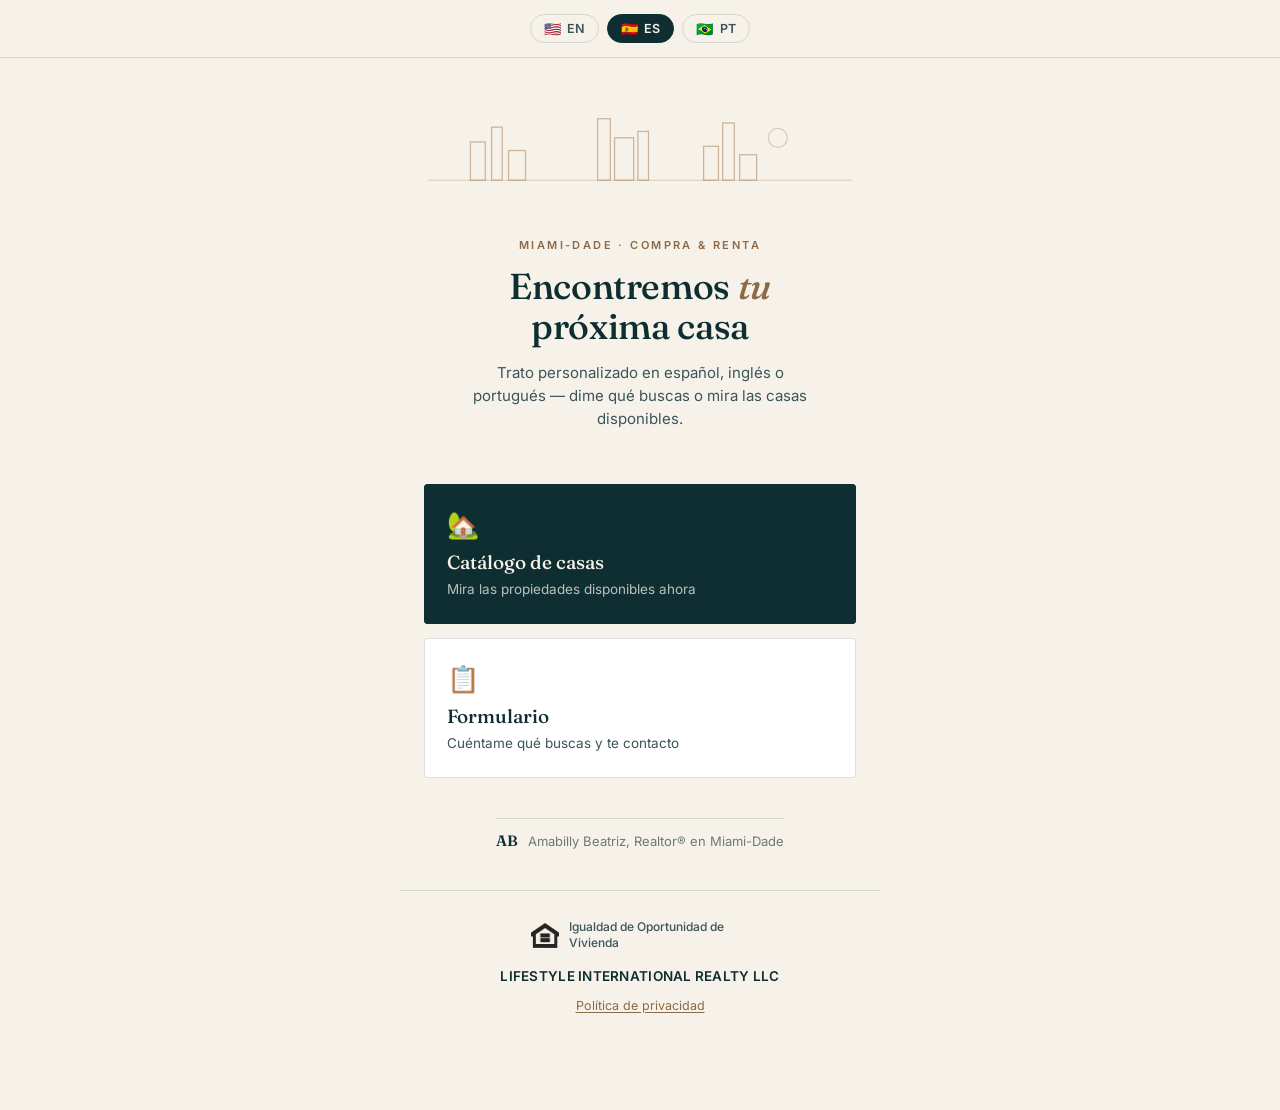
==== commit a00873f8: "Agrega cumplimiento legal (brokerage, Equal Housing, TCPA, privacidad) y persistencia de idioma - Fo" ====
--- a/index.html
+++ b/index.html
@@ -7,6 +7,8 @@
 <link rel="preconnect" href="https://fonts.googleapis.com">
 <link rel="preconnect" href="https://fonts.gstatic.com" crossorigin>
 <link href="https://fonts.googleapis.com/css2?family=Fraunces:ital,opsz,wght@0,9..144,300;0,9..144,500;0,9..144,600;1,9..144,500&family=Inter:wght@400;500;600&display=swap" rel="stylesheet">
+<link rel="stylesheet" href="/assets/css/site-footer.css">
+<script src="/assets/js/site.js"></script>
 <style>
   :root{
     --ink: #0E2E32;
@@ -178,8 +180,8 @@
 <body>
 
 <div class="langbar">
+  <button type="button" class="lang-btn" data-lang="en" onclick="setLanguage('en')"><span class="flag">🇺🇸</span><span>EN</span></button>
   <button type="button" class="lang-btn active" data-lang="es" onclick="setLanguage('es')"><span class="flag">🇪🇸</span><span>ES</span></button>
-  <button type="button" class="lang-btn" data-lang="en" onclick="setLanguage('en')"><span class="flag">🇺🇸</span><span>EN</span></button>
   <button type="button" class="lang-btn" data-lang="pt" onclick="setLanguage('pt')"><span class="flag">🇧🇷</span><span>PT</span></button>
 </div>
 
@@ -226,6 +228,8 @@
       <span data-i18n="signature">Amabilly Beatriz, Realtor® en Miami-Dade</span>
     </div>
   </div>
+
+  <footer class="site-footer" id="siteFooter"></footer>
 
 </div>
 
@@ -279,9 +283,11 @@
       b.classList.toggle('active', b.getAttribute('data-lang') === lang);
     });
     applyStaticTranslations();
-  }
-
-  setLanguage('es');
+    renderSiteFooter(lang);
+    saveLang(lang);
+  }
+
+  setLanguage(getSavedLang('es'));
 </script>
 
 </body>
--- a/assets/css/site-footer.css
+++ b/assets/css/site-footer.css
@@ -0,0 +1,52 @@
+.site-footer{
+  margin-top: 40px;
+  padding: 28px 24px 32px;
+  border-top: 1px solid var(--line);
+  text-align: center;
+}
+
+.footer-eho{
+  display: flex;
+  align-items: center;
+  justify-content: center;
+  gap: 10px;
+  margin-bottom: 16px;
+}
+
+.footer-eho .eho-icon{
+  width: 28px;
+  height: auto;
+  flex-shrink: 0;
+  opacity: 0.85;
+}
+
+.footer-eho span{
+  font-family: 'Inter', sans-serif;
+  font-size: 12px;
+  font-weight: 500;
+  color: var(--ink-soft);
+  text-align: left;
+  line-height: 1.35;
+  max-width: 180px;
+}
+
+.footer-brokerage{
+  font-family: 'Inter', sans-serif;
+  font-size: 13.5px;
+  font-weight: 600;
+  letter-spacing: 0.02em;
+  color: var(--ink);
+  margin: 0 0 10px;
+}
+
+.footer-links{ margin: 0; }
+
+.footer-links a{
+  font-family: 'Inter', sans-serif;
+  font-size: 12.5px;
+  color: var(--brass-deep);
+  text-decoration: underline;
+  text-underline-offset: 2px;
+}
+
+.footer-links a:hover{ color: var(--ink); }
